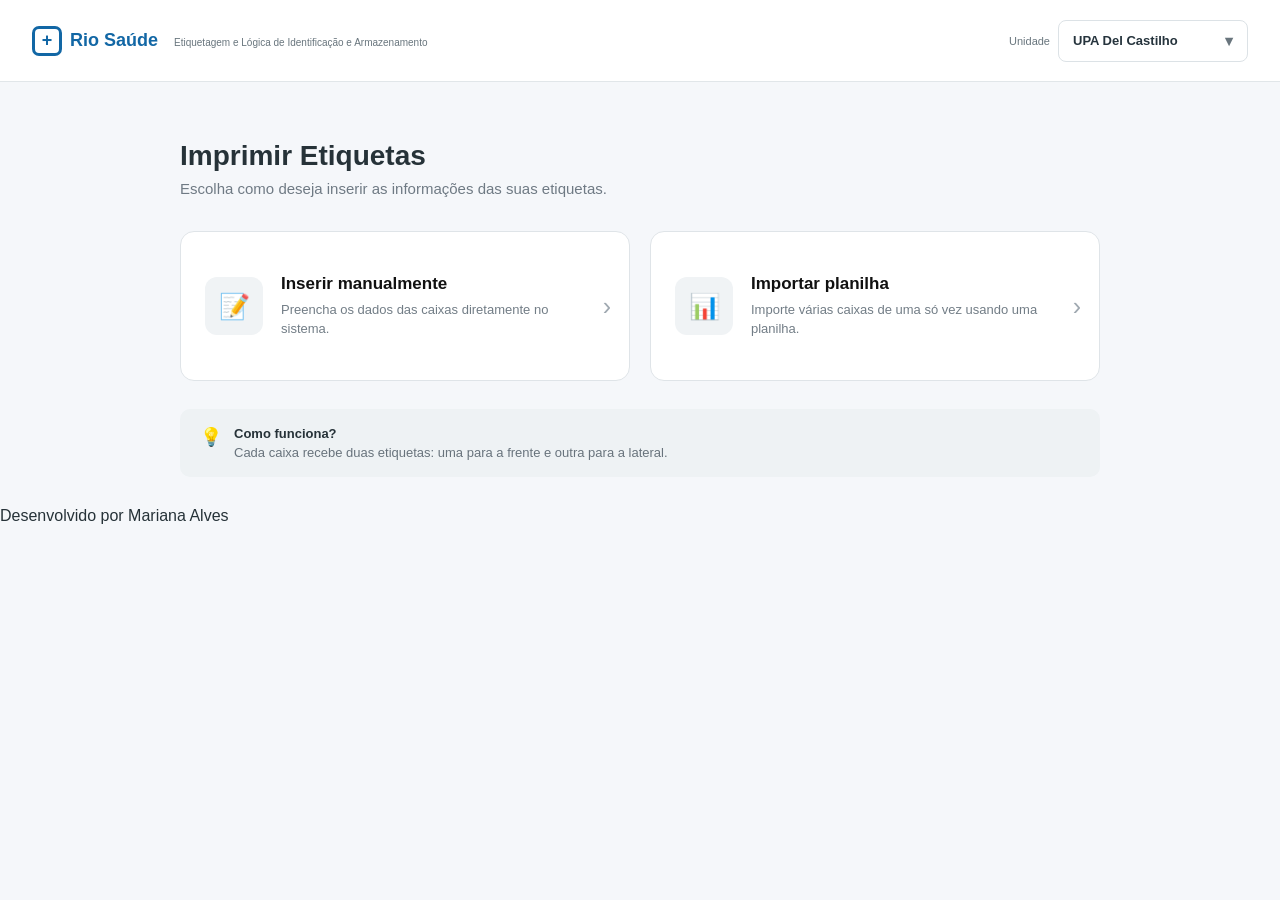
==== index.html @ eca1bea6 "Update index.html" ====
<!DOCTYPE html>
<html lang="pt-BR">
<head>
<meta charset="UTF-8">
<meta name="viewport" content="width=device-width, initial-scale=1.0">
<title>ELIA</title>

<script src="https://cdn.sheetjs.com/xlsx-0.20.3/package/dist/xlsx.full.min.js"></script>

<style>
*{box-sizing:border-box;margin:0;padding:0}

html{scroll-behavior:smooth}

body{
  font-family:Arial,Helvetica,sans-serif;
  background:#f5f7fa;
  color:#263238;
  min-height:100vh
}

button,input{
  font-family:inherit
}

button{
  -webkit-tap-highlight-color:transparent
}

/* =========================================================
   CABEÇALHO DO SISTEMA
========================================================= */

.cabecalho-sistema{
  width:100%;
  min-height:82px;
  display:flex;
  align-items:center;
  justify-content:space-between;
  gap:30px;
  padding:10px 32px;
  background:#fff;
  border-bottom:1px solid #e1e6e9
}

.cabecalho-esquerdo{
  display:flex;
  align-items:center;
  gap:16px;
  min-width:0;
  flex:1
}

.logo-sistema{
  width:42px;
  height:42px;
  max-width:42px;
  max-height:42px;
  object-fit:contain;
  display:block;
  flex-shrink:0
}

.logo-fallback{
  display:none;
  align-items:center;
  gap:8px;
  color:#1267a5;
  font-weight:800;
  font-size:18px;
  white-space:nowrap
}

.logo-fallback-mark{
  width:30px;
  height:30px;
  border:3px solid #1267a5;
  border-radius:7px;
  display:flex;
  align-items:center;
  justify-content:center;
  font-size:18px
}

.titulo-sistema{
  display:flex;
  flex-direction:column;
  justify-content:center;
  min-width:0
}

.logo-elia{
  width:145px;
  max-width:145px;
  height:auto;
  max-height:42px;
  object-fit:contain;
  display:block
}

.titulo-sistema span{
  margin-top:4px;
  font-size:10px;
  color:#68757d;
  white-space:nowrap
}

.seletor-unidade{
  position:relative;
  display:flex;
  align-items:center;
  gap:8px;
  flex-shrink:0
}

.rotulo-unidade{
  font-size:11px;
  color:#68757d
}

.botao-unidade{
  min-height:42px;
  min-width:190px;
  padding:0 14px;
  display:flex;
  align-items:center;
  justify-content:space-between;
  gap:10px;
  background:#fff;
  border:1px solid #dce2e6;
  border-radius:8px;
  color:#26343d;
  font-size:13px;
  font-weight:600;
  cursor:pointer
}

.botao-unidade:hover{
  background:#f5f7f8;
  border-color:#b9c2c8
}

.seta-unidade{
  font-size:15px;
  color:#69757d;
  flex-shrink:0
}

.menu-unidades{
  position:absolute;
  top:calc(100% + 7px);
  right:0;
  min-width:190px;
  background:#fff;
  border:1px solid #dce2e6;
  border-radius:8px;
  box-shadow:0 8px 25px rgba(0,0,0,.1);
  padding:6px;
  display:none;
  z-index:1000
}

.menu-unidades.aberto{
  display:block
}

.menu-unidades button{
  width:100%;
  padding:10px 12px;
  background:transparent;
  border:none;
  border-radius:6px;
  text-align:left;
  color:#34414a;
  font-size:12px;
  cursor:pointer
}

.menu-unidades button:hover{
  background:#f2f5f6
}

/* =========================================================
   ESTRUTURA
========================================================= */

.conteudo{
  width:min(920px,calc(100% - 40px));
  margin:0 auto;
  padding:58px 0 30px
}

.boas-vindas{
  margin-bottom:34px
}

.boas-vindas h1,
.cabecalho-pagina h1{
  font-size:28px;
  margin-bottom:8px
}

.boas-vindas p,
.cabecalho-pagina p{
  color:#6f7a84;
  font-size:15px
}

.pagina-inicial{
  display:block
}

.pagina-manual{
  display:none
}

/* =========================================================
   TELA INICIAL
========================================================= */

.opcoes-entrada{
  display:grid;
  grid-template-columns:1fr 1fr;
  gap:20px;
  width:100%
}

.card-opcao{
  position:relative;
  width:100%;
  min-height:150px;
  background:#fff;
  border:1px solid #dfe4e8;
  border-radius:14px;
  padding:24px 48px 24px 24px;
  display:flex;
  align-items:center;
  gap:18px;
  text-align:left;
  cursor:pointer
}

.card-opcao:hover{
  transform:translateY(-2px);
  border-color:#b7c0c8;
  box-shadow:0 8px 22px rgba(0,0,0,.07)
}

.icone-opcao{
  width:58px;
  height:58px;
  min-width:58px;
  border-radius:12px;
  background:#f0f3f5;
  display:flex;
  align-items:center;
  justify-content:center;
  font-size:25px
}

.card-opcao>div:not(.icone-opcao){
  min-width:0;
  flex:1
}

.card-opcao h2{
  font-size:17px;
  margin-bottom:7px;
  color:#111
}

.card-opcao p{
  color:#727d86;
  font-size:13px;
  line-height:1.45
}

.seta-card{
  position:absolute;
  right:18px;
  top:50%;
  transform:translateY(-50%);
  font-size:25px;
  color:#a0a9b1
}

.informacao{
  margin-top:28px;
  background:#eef2f4;
  border-radius:10px;
  padding:17px 20px;
  display:flex;
  align-items:flex-start;
  gap:12px;
  font-size:13px
}

.icone-info{
  font-size:18px
}

.informacao strong{
  display:block;
  margin-bottom:4px
}

.informacao p{
  color:#68737c
}

/* =========================================================
   PÁGINA MANUAL
========================================================= */

.cabecalho-pagina{
  margin-bottom:35px
}

.botao-voltar{
  border:none;
  background:transparent;
  color:#66717a;
  font-size:13px;
  cursor:pointer;
  margin-bottom:20px;
  padding:0
}

.botao-voltar:hover{
  color:#263238
}

/* =========================================================
   FORMULÁRIOS
========================================================= */

.bloco-formulario{
  background:#fff;
  border:1px solid #dfe4e8;
  border-radius:14px;
  padding:28px;
  margin-bottom:20px
}

.titulo-bloco{
  display:flex;
  align-items:center;
  gap:13px;
  margin-bottom:25px
}

.numero-bloco{
  width:32px;
  height:32px;
  border-radius:50%;
  background:#eef2f4;
  display:flex;
  align-items:center;
  justify-content:center;
  font-weight:bold;
  font-size:13px;
  flex-shrink:0
}

.titulo-bloco h2{
  font-size:17px;
  margin-bottom:4px
}

.titulo-bloco p{
  color:#7a858e;
  font-size:12px
}

.grade-formulario{
  display:grid;
  grid-template-columns:1fr 1fr;
  gap:20px
}

.campo{
  display:flex;
  flex-direction:column
}

.campo-grande{
  grid-column:1/-1
}

.campo label{
  font-size:12px;
  font-weight:bold;
  margin-bottom:7px;
  color:#4c5861
}

.campo input{
  height:42px;
  border:1px solid #d6dce1;
  border-radius:8px;
  padding:0 12px;
  outline:none;
  font-size:14px;
  background:#fff
}

.campo input:focus{
  border-color:#8e99a2;
  box-shadow:0 0 0 3px rgba(120,130,140,.08)
}

.opcoes-radio{
  height:42px;
  display:flex;
  align-items:center;
  gap:25px
}

.radio-opcao{
  display:flex;
  align-items:center;
  gap:8px;
  cursor:pointer;
  font-size:14px
}

.radio-opcao input{
  width:16px;
  height:16px
}

.previsao-numeracao{
  margin-top:22px;
  padding:14px 16px;
  border-radius:9px;
  background:#f4f6f7;
  display:flex;
  align-items:center;
  gap:12px
}

.icone-previsao{
  font-size:20px
}

.previsao-numeracao strong{
  display:block;
  font-size:13px;
  margin-bottom:3px
}

.previsao-numeracao p{
  font-size:12px;
  color:#707b84
}

/* =========================================================
   TAMANHOS
========================================================= */

.opcoes-tamanho{
  display:grid;
  grid-template-columns:repeat(3,1fr);
  gap:15px
}

.card-tamanho{
  background:#fff;
  border:1px solid #dfe4e8;
  border-radius:12px;
  padding:18px;
  cursor:pointer;
  text-align:center
}

.card-tamanho:hover{
  border-color:#aab3ba;
  transform:translateY(-2px)
}

.card-tamanho.selecionado{
  border:2px solid #263238;
  background:#f8f9fa
}

.folha-preview{
  width:110px;
  height:80px;
  margin:0 auto 15px;
  background:#f8f9fa;
  border:1px solid #cbd2d7;
  padding:4px;
  display:grid;
  gap:3px
}

.folha-a4{
  grid-template-columns:1fr
}

.folha-a5{
  grid-template-columns:1fr 1fr
}

.folha-a6{
  grid-template-columns:1fr 1fr;
  grid-template-rows:1fr 1fr
}

.etiqueta-mini{
  background:#fff;
  border:1px solid #aeb7be;
  display:flex;
  align-items:center;
  justify-content:center;
  font-size:9px;
  color:#6c767e
}

.informacao-tamanho strong{
  display:block;
  font-size:16px;
  margin-bottom:4px
}

.informacao-tamanho span{
  display:block;
  font-size:11px;
  color:#707b84;
  margin-bottom:7px
}

.informacao-tamanho small{
  font-size:10px;
  color:#9099a0
}

/* =========================================================
   RESUMO
========================================================= */

.resumo-etiqueta{
  background:#eef2f4;
  border-radius:10px;
  padding:17px 20px;
  display:flex;
  align-items:center;
  justify-content:space-between;
  gap:15px;
  margin-top:25px
}

.resumo-etiqueta strong{
  display:block;
  font-size:13px;
  margin-bottom:4px
}

.resumo-etiqueta p{
  font-size:12px;
  color:#6e7982
}

#resumoQuantidade{
  font-weight:bold;
  font-size:13px;
  white-space:nowrap
}

.botao-principal{
  width:100%;
  min-height:50px;
  margin-top:20px;
  border:none;
  border-radius:9px;
  background:#263238;
  color:#fff;
  font-size:14px;
  font-weight:bold;
  cursor:pointer
}

.botao-principal:hover{
  background:#37474f
}

/* =========================================================
   LISTA DE MATERIAIS
========================================================= */

.lista-materiais{
  margin-top:30px
}

.cabecalho-lista{
  margin-bottom:15px
}

.cabecalho-lista h2{
  font-size:18px;
  margin-bottom:5px
}

.cabecalho-lista p{
  font-size:12px;
  color:#727d86
}

 .acoes-lote-materiais{
  display:flex;
  align-items:center;
  justify-content:space-between;
  flex-wrap:wrap;
  gap:10px;
  margin:0 0 14px;
  padding:10px 12px;
  background:#f7f9fb;
  border:1px solid #dfe5e8;
  border-radius:9px
}

.selecionar-todos-materiais{
  display:inline-flex;
  align-items:center;
  gap:8px;
  color:#263238;
  font-size:13px;
  font-weight:600;
  cursor:pointer
}

.selecionar-todos-materiais input,
.checkbox-material-selecao{
  width:17px;
  height:17px;
  margin:0;
  accent-color:#263238;
  cursor:pointer
}

.botao-excluir-selecionados{
  min-height:34px;
  padding:7px 11px;
  border:1px solid #e0b7b7;
  border-radius:7px;
  background:#fff;
  color:#a12626;
  font-size:12px;
  font-weight:600
}

.botao-excluir-selecionados:disabled{
  opacity:.45;
  cursor:not-allowed
}

.item-material{
  display:flex;
  align-items:center;
  justify-content:space-between;
  gap:20px;
  padding:14px 16px;
  margin-bottom:10px;
  background:#fff;
  border:1px solid #dfe5e8;
  border-radius:10px
}

.informacoes-material{
  display:flex;
  align-items:center;
  gap:12px;
  flex:1;
  min-width:0
}

.informacoes-material strong{
  white-space:nowrap
}

.informacoes-material p{
  margin:0;
  white-space:nowrap;
  overflow:hidden;
  text-overflow:ellipsis;
  color:#5f6b73
}

.acoes-material{
  display:flex;
  align-items:center;
  gap:6px;
  flex-shrink:0
}

.acoes-material button{
  width:34px;
  height:34px;
  display:flex;
  align-items:center;
  justify-content:center;
  border:1px solid #d5dce0;
  border-radius:7px;
  background:#fff;
  cursor:pointer
}

.resumo-geral{
  margin-top:15px;
  padding:14px 16px;
  background:#eef2f4;
  border-radius:9px;
  display:flex;
  align-items:center;
  gap:8px;
  font-size:12px
}

/* =========================================================
   PRÉ-VISUALIZAÇÃO
========================================================= */

.area-previsualizacao{
  margin-top:40px;
  background:#fff;
  border:1px solid #dfe4e8;
  border-radius:14px;
  padding:28px
}

.cabecalho-preview{
  display:flex;
  align-items:flex-start;
  justify-content:space-between;
  margin-bottom:28px
}

.eyebrow-preview{
  display:block;
  font-size:10px;
  font-weight:bold;
  letter-spacing:1px;
  color:#89939b;
  margin-bottom:6px
}

.cabecalho-preview h2{
  font-size:20px;
  margin-bottom:5px
}

.cabecalho-preview p{
  font-size:12px;
  color:#727d86
}

.botao-fechar-preview{
  width:32px;
  height:32px;
  border:1px solid #dfe4e8;
  background:#fff;
  border-radius:7px;
  font-size:21px;
  cursor:pointer;
  color:#68737c
}

.container-etiquetas{
  display:flex;
  flex-wrap:wrap;
  justify-content:center;
  gap:25px;
  padding:25px;
  background:#f1f3f5;
  border-radius:10px;
  max-height:700px;
  overflow-y:auto
}

/* =========================================================
   ETIQUETA
========================================================= */

.etiqueta{
  position:relative;
  background:#fff;
  border:1px solid #202428;
  color:#111;
  display:flex;
  flex-direction:column;
  overflow:hidden;
  flex-shrink:0;
  box-shadow:0 3px 10px rgba(0,0,0,.08);
  container-type:inline-size
}

.etiqueta-a4{
  width:420px;
  height:297px
}

.etiqueta-a5{
  width:320px;
  height:226px
}

.etiqueta-a6{
  width:260px;
  height:184px
}

/* =========================================================
   CABEÇALHO DA ETIQUETA
   LOGO À ESQUERDA / UNIDADE À DIREITA
========================================================= */

.etiqueta-cabecalho{
  display:flex;
  align-items:center;
  justify-content:space-between;
  gap:18px;
  padding:10px 22px 6px;
  min-height:54px;
  flex-shrink:0
}

.etiqueta-logo{
  width:105px;
  height:auto;
  max-height:42px;
  object-fit:contain;
  object-position:left center;
  display:block;
  flex:0 0 auto
}

.etiqueta-unidade{
  text-align:right;
  line-height:1.05;
  min-width:0;
  max-width:58%;
  margin-left:auto;
  overflow-wrap:anywhere
}

.etiqueta-unidade strong{
  display:block;
  font-size:clamp(14px,3.8cqw,20px);
  font-weight:800;
  white-space:normal;
  overflow-wrap:anywhere
}

/* =========================================================
   CORPO DA ETIQUETA
   MENOR / CENTRALIZADO / BORDA MAIS GROSSA
========================================================= */

.etiqueta-corpo{
  width:82%;
  align-self:center;
  padding:16px 4.8cqw;
  display:flex;
  flex-direction:column;
  justify-content:center;
  gap:13px;
  flex:0 0 64%;
  min-height:0;
  border:3px solid #111;
  border-radius:12px;
  margin:0 auto 12px
}

.linha-etiqueta{
  display:grid;
  grid-template-columns:max-content minmax(0,1fr);
  align-items:baseline;
  gap:9px;
  line-height:1.15;
  min-width:0
}

.linha-etiqueta .rotulo{
  font-weight:800;
  font-size:clamp(13px,3.4cqw,18px);
  white-space:nowrap
}

.linha-etiqueta .valor{
  font-weight:600;
  font-size:clamp(13px,3.8cqw,20px);
  word-break:break-word;
  overflow-wrap:anywhere;
  min-width:0
}

.linha-qtd{
  margin-top:2px
}

.linha-qtd .rotulo{
  font-size:clamp(14px,3.6cqw,19px)
}

.linha-qtd .valor{
  font-size:clamp(17px,4.6cqw,24px);
  font-weight:800
}

.numeracao-caixa{
  position:absolute;
  right:20px;
  height: 20px;
  bottom:25px;
  font-size:15px !important;
  font-weight:1000;
  background:#fff;
  padding:5px;
  z-index:1
}

.acoes-preview{
  display:flex;
  align-items:center;
  justify-content:space-between;
  gap:15px;
  margin-top:20px
}

.botao-secundario{
  height:45px;
  padding:0 18px;
  background:#fff;
  border:1px solid #d5dbe0;
  border-radius:8px;
  color:#45515a;
  font-size:13px;
  cursor:pointer
}

.mensagem{
  margin-top:15px;
  padding:12px 15px;
  border-radius:8px;
  background:#fff4d8;
  color:#6b5600;
  font-size:12px;
  display:none
}
/* =========================================================
   AJUSTES SOMENTE DA PRÉ-VISUALIZAÇÃO
   NÃO AFETA A IMPRESSÃO
========================================================= */

@media screen {

  /* Retângulo interno um pouco mais largo */
  #areaPreVisualizacao .etiqueta-corpo{
    width:89%;
  }

  /* Letras um pouco menores */
  #areaPreVisualizacao .linha-etiqueta .rotulo{
    font-size:clamp(11px,3.1cqw,13px);
  }

  #areaPreVisualizacao .linha-etiqueta .valor{
    font-size:clamp(12px,3.1cqw,13px);
  }

  #areaPreVisualizacao .linha-qtd .rotulo{
    font-size:clamp(13px,3.1cqw,13px);
  }

  #areaPreVisualizacao .linha-qtd .valor{
    font-size:clamp(13px,3.1cqw,13px);
  }

}

/* =========================================================
   IMPRESSÃO
========================================================= */

@media print{

  @page{
    margin:0;
    size:auto
  }

  html,
  body{
    margin:0 !important;
    padding:0 !important;
    background:#fff !important;
    width:100% !important;
    min-height:0 !important
  }

  body *{
    visibility:hidden !important
  }

  #areaPreVisualizacao,
  #areaPreVisualizacao *{
    visibility:visible !important
  }

  .pagina-manual{
    display:block !important;
    width:100% !important;
    margin:0 !important;
    padding:0 !important
  }

  .area-previsualizacao{
    display:block !important;
    position:absolute !important;
    top:0 !important;
    left:0 !important;
    width:100% !important;
    margin:0 !important;
    padding:0 !important;
    border:none !important;
    border-radius:0 !important;
    background:#fff !important;
    box-shadow:none !important
  }

  .cabecalho-preview,
  .acoes-preview{
    display:none !important
  }

  .container-etiquetas{
    display:grid !important;
    gap:0 !important;
    justify-content:start !important;
    align-content:start !important;
    width:297mm !important;
    max-width:none !important;
    max-height:none !important;
    overflow:visible !important;
    padding:0 !important;
    margin:0 !important;
    background:#fff !important;
    border:none !important
  }

  /* A6 = 4 etiquetas por folha */
  .container-etiquetas[data-tamanho="A6"]{
    grid-template-columns:148.5mm 148.5mm !important;
    grid-auto-rows:105mm !important
  }

  /* A5 = 2 etiquetas por folha */
  .container-etiquetas[data-tamanho="A5"]{
    width:210mm !important;
    grid-template-columns:210mm !important;
    grid-auto-rows:148.5mm !important
  }

  /* A4 = 1 etiqueta por folha */
  .container-etiquetas[data-tamanho="A4"]{
    width:297mm !important;
    grid-template-columns:297mm !important;
    grid-auto-rows:210mm !important
  }

  .etiqueta{
    box-shadow:none !important;
    break-inside:avoid !important;
    page-break-inside:avoid !important;
    margin:0 !important;
    display:flex !important;
    flex-direction:column !important
  }

  .etiqueta-a4{
    width:297mm !important;
    height:210mm !important
  }

  .etiqueta-a5{
    width:210mm !important;
    height:148.5mm !important
  }

  .etiqueta-a6{
    width:148.5mm !important;
    height:105mm !important
  }

  .container-etiquetas[data-tamanho="A4"] .etiqueta:not(:last-child){
    break-after:page !important;
    page-break-after:always !important
  }

  .container-etiquetas[data-tamanho="A5"] .etiqueta:nth-child(2n):not(:last-child){
    break-after:page !important;
    page-break-after:always !important
  }

  .container-etiquetas[data-tamanho="A6"] .etiqueta:nth-child(4n):not(:last-child){
    break-after:page !important;
    page-break-after:always !important
  }

  button{
    display:none !important
  }

 /* =======================================================
   GARANTIA DO LAYOUT NA IMPRESSÃO
   ATENÇÃO:
   Todas as alterações abaixo são exclusivas da impressão.
   A pré-visualização permanece intacta.
======================================================= */

@media print {

  /* -------------------------------------------------------
     CABEÇALHO DA ETIQUETA
     Logo à esquerda + nome da unidade à direita
  ------------------------------------------------------- */

  .etiqueta-cabecalho {
    display: flex !important;
    align-items: center !important;
    justify-content: space-between !important;

    width: 100% !important;
    box-sizing: border-box !important;

    gap: 12px !important;
    padding: 7px 16px 4px !important;

    min-height: 100px !important;
  }


  /* Logo maior e presa ao lado esquerdo */

  .etiqueta-logo {
    width: 100px !important;
    max-width: 170px !important;
    height: 100 !important;
    max-height: 80px !important;

    object-fit: 100 !important;
    object-position: 100 !important;

    flex: 50 !important;
  }


  /* Nome da unidade maior e alinhado à direita */

  .etiqueta-unidade {
    text-align: 70 !important;

    max-width: 80% !important;

    margin-left: 70 !important;
    margin-right: 100 !important;

    line-height: 1 !important;

    flex: 50 !important;
  }


  .etiqueta-unidade strong {
    font-size: 30px !important;
    line-height: 1 !important;

    font-weight: 800 !important;
  }


  /* -------------------------------------------------------
     RETÂNGULO PRINCIPAL
     
     Maior largura
     Linha mais grossa
     Centralizado horizontalmente
     Posicionado mais para a parte inferior
  ------------------------------------------------------- */

  .etiqueta-corpo {
    width: 90% !important;

    box-sizing: 100 !important;

    align-self: 100 !important;

    /*
      O "auto" no margin-top faz o retângulo descer
      dentro da etiqueta, deixando-o predominantemente
      na parte inferior.
    */
    margin-top: 90 !important;
    margin-left: auto !important;
    margin-right: auto !important;
    margin-bottom: 20px !important;

    /*
      Aumenta a altura ocupada pelo retângulo,
      mas preserva espaço para o cabeçalho.
    */
    flex: 0 0 68% !important;

    min-height: 0 !important;

    padding: 13px 18px !important;

    /*
      Linha mais grossa
    */
    border: 4px solid #111 !important;

    border-radius: 11px !important;

    /*
      Espaçamento entre as linhas
    */
    gap: 7px !important;

    overflow: hidden !important;
  }


  /* -------------------------------------------------------
     LINHAS DAS INFORMAÇÕES
  ------------------------------------------------------- */

  .linha-etiqueta {
    display: grid !important;

    grid-template-columns: max-content minmax(0, 1fr) !important;

    align-items: baseline !important;

    column-gap: 3px !important;

    /*
      Espaçamento vertical entre as informações
    */
    row-gap: 10px !important;

    line-height: 3 !important;
  }


  /* -------------------------------------------------------
     RÓTULOS
     NOME:
     LOTE:
     VALIDADE:
  ------------------------------------------------------- */

  .linha-etiqueta .rotulo {
    font-size: 24px !important;

    line-height: 2 !important;

    font-weight: 700 !important;

    white-space: nowrap !important;
  }


  /* -------------------------------------------------------
     VALORES / DESCRIÇÃO DO ITEM
  ------------------------------------------------------- */

  .linha-etiqueta .valor {
    font-size: 24px !important;

    line-height: 2 !important;

    font-weight: 700 !important;

    min-width: 0 !important;

    /*
      Permite que descrições maiores ocupem o espaço
      disponível sem estourar o retângulo.
    */
    overflow-wrap: break-word !important;
    word-break: normal !important;
  }


  /* -------------------------------------------------------
     QUANTIDADE
     Um pouco maior que as demais informações
  ------------------------------------------------------- */

  .linha-qtd .rotulo {
    font-size: 24px !important;

    line-height: 2 !important;

    font-weight: 700 !important;
  }


  .linha-qtd .valor {
    font-size: 24px !important;

    line-height: 2 !important;

    font-weight: 700 !important;
  }


  /* -------------------------------------------------------
     NUMERAÇÃO DAS PÁGINAS / ETIQUETAS
     
     Mantém a posição atual, mas aumenta o tamanho.
     
     O código contempla os nomes de classe mais comuns
     usados pelo sistema.
  ------------------------------------------------------- */

  /* Numeração real da caixa: 1/20, 2/20 etc. */
  .numeracao-caixa {
    font-size: 32px !important;
    line-height: 1.1 !important;
    font-weight: 900 !important;
    white-space: nowrap !important;
    height: auto !important;
    min-height: 0 !important;
    padding: 6px 8px !important;
    right: 20px !important;
    bottom: 25px !important;
  }

}

/* =========================================================
   RODAPÉ
========================================================= */

footer{
  width:100%;
  padding:18px 15px 24px;
  margin:10px auto 0;
  color:#a3aab0;
  font-size:12px;
  line-height:1.4;
  text-align:center;
}

/* =========================================================
   RESPONSIVO - COMPUTADOR, TABLET E CELULAR
   Regras de tela separadas das regras de impressão.
========================================================= */

@media screen and (max-width:900px){

  .cabecalho-sistema{
    flex-direction:column;
    align-items:stretch;
    padding:15px 20px;
    gap:15px
  }

  .cabecalho-esquerdo{
    width:100%
  }

  .logo-sistema{
    width:38px;
    height:38px
  }

  .logo-elia{
    width:125px;
    max-height:36px
  }

  .titulo-sistema span{
    font-size:9px
  }

  .seletor-unidade{
    width:100%
  }

  .rotulo-unidade{
    display:none
  }

  .botao-unidade,
  .menu-unidades{
    width:100%
  }

  .conteudo{
    width:calc(100% - 30px);
    padding-top:35px
  }

  .boas-vindas h1{
    font-size:24px
  }

  .opcoes-entrada,
  .grade-formulario,
  .opcoes-tamanho{
    grid-template-columns:1fr
  }

  .campo-grande{
    grid-column:auto
  }

  .resumo-etiqueta{
    align-items:flex-start;
    flex-direction:column
  }

  .area-previsualizacao{
    padding:18px
  }

  .container-etiquetas{
    padding:15px
  }

  .etiqueta-a4{
    width:330px;
    height:233px
  }

  .etiqueta-a5{
    width:290px;
    height:205px
  }

  .etiqueta-a6{
    width:250px;
    height:177px
  }

  .acoes-preview{
    flex-direction:column-reverse;
    align-items:stretch
  }

  .botao-secundario{
    width:100%
  }

  .item-material{
    display:grid;
    grid-template-columns:22px minmax(0,1fr) auto;
    align-items:center;
    gap:10px;
    padding:12px
  }

  .informacoes-material{
    display:block;
    width:auto;
    min-width:0
  }

  .informacoes-material strong{
    display:block;
    white-space:normal;
    overflow-wrap:anywhere;
    margin-bottom:4px
  }

  .informacoes-material p{
    white-space:normal;
    overflow-wrap:anywhere;
    line-height:1.4
  }

  .acoes-material{
    width:auto;
    gap:5px
  }

  .acoes-lote-materiais{
    align-items:stretch;
    flex-direction:column
  }

  .botao-excluir-selecionados{
    width:100%;
    min-height:40px
  }
}

@media screen and (max-width:480px){
  .cabecalho-sistema{
    padding:12px 14px;
    gap:12px
  }

  .cabecalho-esquerdo{
    gap:10px
  }

  .logo-sistema{
    width:34px;
    height:34px
  }

  .logo-elia{
    width: min(115px, 34vw);
    max-width:115px;
    max-height:34px
  }

  .titulo-sistema span{
    font-size:8px;
    white-space:normal
  }

  .botao-unidade{
    min-width:0;
    min-height:44px;
    font-size:14px
  }

  .conteudo{
    width:calc(100% - 28px);
    padding:28px 0 20px
  }

  .boas-vindas{
    margin-bottom:22px
  }

  .boas-vindas h1,
  .cabecalho-pagina h1{
    font-size:25px;
    line-height:1.2
  }

  .boas-vindas p,
  .cabecalho-pagina p{
    font-size:14px;
    line-height:1.45
  }

  .card-opcao{
    min-height:132px;
    padding:18px 42px 18px 16px;
    gap:13px
  }

  .icone-opcao{
    width:52px;
    height:52px;
    min-width:52px;
    font-size:23px
  }

  .card-opcao h2{
    font-size:16px
  }

  .card-opcao p{
    font-size:13px
  }

  .bloco-formulario,
  .area-previsualizacao{
    padding:16px
  }

  .grade-formulario{
    gap:14px
  }

  .opcoes-tamanho{
    gap:10px
  }

  .card-tamanho{
    padding:14px 10px
  }

  .container-etiquetas{
    padding:10px;
    gap:14px
  }

  .etiqueta-a4,
  .etiqueta-a5,
  .etiqueta-a6{
    max-width:100%
  }

  .acoes-preview{
    gap:10px
  }

  .resumo-etiqueta{
    padding:14px
  }

  footer{
    padding:16px 12px 22px;
    margin-top:4px;
    font-size:11px
  }
}
</style>
</head>

<body>

<header class="cabecalho-sistema">

  <div class="cabecalho-esquerdo">

    <img
      src="logo-sistema/logo-elia.png"
      alt="Isotipo ELIA"
      class="logo-sistema"
      id="logoSistema"
    >

    <div class="logo-fallback" id="logoFallback">
      <span class="logo-fallback-mark">+</span>
      <span>Rio Saúde</span>
    </div>

    <div class="titulo-sistema">

      <img
        src="logo-sistema/elia.png"
        alt="ELIA"
        class="logo-elia"
        id="logoElia"
      >

      <span>
        Etiquetagem e Lógica de Identificação e Armazenamento
      </span>

    </div>

  </div>

  <div class="seletor-unidade">

    <span class="rotulo-unidade">
      Unidade
    </span>

    <button
      id="seletorUnidade"
      class="botao-unidade"
      type="button"
    >
      <span id="unidadeAtual">
        UPA Del Castilho
      </span>

      <span class="seta-unidade">
        ▾
      </span>
    </button>

    <div
      id="menuUnidades"
      class="menu-unidades"
    >

      <button
        type="button"
        data-unidade="UPA Del Castilho"
      >
        UPA Del Castilho
      </button>

      <button
        type="button"
        data-unidade="UPA Madureira"
      >
        UPA Madureira
      </button>

      <button
        type="button"
        data-unidade="UPA Realengo"
      >
        UPA Realengo
      </button>

      <button
        type="button"
        data-unidade="Sede"
      >
        Sede
      </button>

    </div>

  </div>

</header>

<main>

<section
  id="paginaInicial"
  class="conteudo pagina-inicial"
>

  <div class="boas-vindas">

    <h1>
      Imprimir Etiquetas
    </h1>

    <p>
      Escolha como deseja inserir as informações das suas etiquetas.
    </p>

  </div>

  <section class="opcoes-entrada">

    <button
      class="card-opcao"
      id="manualBtn"
      type="button"
    >

      <div class="icone-opcao">
        📝
      </div>

      <div>

        <h2>
          Inserir manualmente
        </h2>

        <p>
          Preencha os dados das caixas diretamente no sistema.
        </p>

      </div>

      <span class="seta-card">
        ›
      </span>

    </button>

    <button
      class="card-opcao"
      id="planilhaBtn"
      type="button"
    >

      <div class="icone-opcao">
        📊
      </div>

      <div>

        <h2>
          Importar planilha
        </h2>

        <p>
          Importe várias caixas de uma só vez usando uma planilha.
        </p>

      </div>

      <span class="seta-card">
        ›
      </span>

    </button>

    <input
      type="file"
      id="arquivoPlanilha"
      accept=".xls,.xlsx,.csv,.txt"
      hidden
    >

  </section>

  <section class="informacao">

    <div class="icone-info">
      💡
    </div>

    <div>

      <strong>
        Como funciona?
      </strong>

      <p>
        Cada caixa recebe duas etiquetas: uma para a frente e outra para a lateral.
      </p>

    </div>

  </section>

</section>


<section
  id="paginaManual"
  class="conteudo pagina-manual"
>

  <div class="cabecalho-pagina">

    <button
      id="voltarManual"
      class="botao-voltar"
      type="button"
    >
      ← Voltar
    </button>

    <div>

      <h1>
        Nova etiqueta
      </h1>

      <p>
        Preencha as informações da caixa.
      </p>

    </div>

  </div>


  <!-- =====================================================
       BLOCO 1
  ====================================================== -->

  <section class="bloco-formulario">

    <div class="titulo-bloco">

      <span class="numero-bloco">
        1
      </span>

      <div>

        <h2>
          Dados do produto
        </h2>

        <p>
          Essas informações serão impressas na etiqueta.
        </p>

      </div>

    </div>

    <div class="grade-formulario">

      <div class="campo campo-grande">

        <label for="nomeProduto">
          Nome do produto
        </label>

        <input
          type="text"
          id="nomeProduto"
          placeholder="Ex.: Equipo Bureta Desc. 150ml"
        >

      </div>

      <div class="campo">

        <label for="lote">
          Lote
        </label>

        <input
          type="text"
          id="lote"
          placeholder="Ex.: E03-1"
        >

      </div>

      <div class="campo">

        <label for="validade">
          Validade
        </label>

        <input
          type="text"
          id="validade"
          placeholder="MM/AAAA"
          maxlength="7"
          inputmode="numeric"
          autocomplete="off"
        >

      </div>

      <div class="campo">

        <label for="qtdProdutos">
          Quantidade de produtos na caixa
        </label>

        <input
          type="number"
          id="qtdProdutos"
          min="1"
          placeholder="Ex.: 500"
        >

      </div>

    </div>

  </section>


  <!-- =====================================================
       BLOCO 2
  ====================================================== -->

  <section class="bloco-formulario">

    <div class="titulo-bloco">

      <span class="numero-bloco">
        2
      </span>

      <div>

        <h2>
          Identificação das caixas
        </h2>

        <p>
          Informe quantas caixas receberão etiquetas.
        </p>

      </div>

    </div>

    <div class="grade-formulario">

      <div class="campo">

        <label for="qtdCaixas">
          Quantidade de caixas
        </label>

        <input
          type="number"
          id="qtdCaixas"
          min="1"
          placeholder="Ex.: 17"
        >

      </div>

      <div class="campo">

        <label>
          Numerar caixas?
        </label>

        <div class="opcoes-radio">

          <label class="radio-opcao">

            <input
              type="radio"
              name="numerarCaixas"
              value="nao"
              checked
            >

            <span>
              Não
            </span>

          </label>

          <label class="radio-opcao">

            <input
              type="radio"
              name="numerarCaixas"
              value="sim"
            >

            <span>
              Sim
            </span>

          </label>

        </div>

      </div>

    </div>

    <div
      id="previsaoNumeracao"
      class="previsao-numeracao"
      style="display:none"
    >

      <span class="icone-previsao">
        🔢
      </span>

      <div>

        <strong>
          Numeração das caixas
        </strong>

        <p id="textoNumeracao">
          1/17 → 17/17
        </p>

      </div>

    </div>

  </section>


  <!-- =====================================================
       BLOCO 3
  ====================================================== -->

  <section class="bloco-formulario">

    <div class="titulo-bloco">

      <span class="numero-bloco">
        3
      </span>

      <div>

        <h2>
          Tamanho da etiqueta
        </h2>

        <p>
          Escolha como as etiquetas serão organizadas na folha.
        </p>

      </div>

    </div>

    <div class="opcoes-tamanho">

      <button
        type="button"
        class="card-tamanho"
        data-tamanho="A4"
      >

        <div class="folha-preview folha-a4">

          <div class="etiqueta-mini">
            A4
          </div>

        </div>

        <div class="informacao-tamanho">

          <strong>
            A4
          </strong>

          <span>
            29,7 × 21 cm
          </span>

          <small>
            1 etiqueta por folha
          </small>

        </div>

      </button>


      <button
        type="button"
        class="card-tamanho"
        data-tamanho="A5"
      >

        <div class="folha-preview folha-a5">

          <div class="etiqueta-mini">
            A5
          </div>

          <div class="etiqueta-mini">
            A5
          </div>

        </div>

        <div class="informacao-tamanho">

          <strong>
            A5
          </strong>

          <span>
            21 × 14,8 cm
          </span>

          <small>
            2 etiquetas por folha
          </small>

        </div>

      </button>


      <button
        type="button"
        class="card-tamanho"
        data-tamanho="A6"
      >

        <div class="folha-preview folha-a6">

          <div class="etiqueta-mini">
            A6
          </div>

          <div class="etiqueta-mini">
            A6
          </div>

          <div class="etiqueta-mini">
            A6
          </div>

          <div class="etiqueta-mini">
            A6
          </div>

        </div>

        <div class="informacao-tamanho">

          <strong>
            A6
          </strong>

          <span>
            14,8 × 10,5 cm
          </span>

          <small>
            4 etiquetas por folha
          </small>

        </div>

      </button>

    </div>

    <input
      type="hidden"
      id="tamanhoSelecionado"
      value=""
    >

  </section>


  <!-- =====================================================
       RESUMO
  ====================================================== -->

  <section
    id="resumoEtiqueta"
    class="resumo-etiqueta"
  >

    <div>

      <strong>
        Material atual
      </strong>

      <p>
        Preencha os dados acima e clique em "+ Inserir" para adicionar este material à lista.
      </p>

    </div>

    <span id="resumoQuantidade">
      0 etiquetas
    </span>

  </section>


  <button
    id="adicionarMaterialBtn"
    class="botao-principal"
    type="button"
  >
    ＋ Inserir
  </button>


  <!-- =====================================================
       LISTA DE MATERIAIS
  ====================================================== -->

  <section
    id="listaMateriais"
    class="lista-materiais"
    style="display:none"
  >

    <div class="cabecalho-lista">

      <h2>
        Materiais adicionados
      </h2>

      <p>
        Confira os materiais antes de gerar as etiquetas.
      </p>

    </div>

    <div class="acoes-lote-materiais">
      <label class="selecionar-todos-materiais">
        <input id="selecionarTodosMateriais" type="checkbox">
        <span>Selecionar tudo</span>
      </label>

      <button
        id="excluirSelecionadosBtn"
        class="botao-excluir-selecionados"
        type="button"
        disabled
      >
        🗑️ Excluir selecionados (<span id="quantidadeSelecionados">0</span>)
      </button>
    </div>

    <div id="itensMateriais"></div>

    <div
      id="resumoGeral"
      class="resumo-geral"
    >

      <strong id="resumoMateriais">
        0 materiais
      </strong>

      <span>
        •
      </span>

      <strong id="resumoCaixas">
        0 caixas
      </strong>

      <span>
        •
      </span>

      <strong id="resumoEtiquetas">
        0 etiquetas
      </strong>

    </div>

  </section>


  <button
    id="emitirBtn"
    class="botao-principal botao-gerar"
    type="button"
  >
    🏷️ Gerar etiquetas
  </button>


  <div
    id="mensagem"
    class="mensagem"
  ></div>


  <!-- =====================================================
       PRÉ-VISUALIZAÇÃO
  ====================================================== -->

  <section
    id="areaPreVisualizacao"
    class="area-previsualizacao"
    style="display:none"
  >

    <div class="cabecalho-preview">

      <div>

        <span class="eyebrow-preview">
          PRÉ-VISUALIZAÇÃO
        </span>

        <h2>
          Suas etiquetas
        </h2>

        <p>
          Confira as informações antes de gerar o arquivo para impressão.
        </p>

      </div>

      <button
        id="fecharPreview"
        class="botao-fechar-preview"
        type="button"
      >
        ×
      </button>

    </div>


    <div
      id="containerEtiquetas"
      class="container-etiquetas"
    ></div>


    <div class="acoes-preview">

      <button
        id="editarEtiquetas"
        class="botao-secundario"
        type="button"
      >
        ← Editar informações
      </button>

    </div>

  </section>

</section>

</main>

<footer>
  Desenvolvido por Mariana Alves
</footer>


<script>

document.addEventListener("DOMContentLoaded",()=>{

  const $ = id => document.getElementById(id);

  const paginaInicial = $("paginaInicial");
  const paginaManual = $("paginaManual");
  const menuUnidades = $("menuUnidades");
  const unidadeAtual = $("unidadeAtual");

  const materiais = [];

  let etiquetasGeradas = [];


  /* ========================================================
     MENSAGENS
  ======================================================== */

  function mostrarMensagem(texto){

    const box = $("mensagem");

    box.textContent = texto;
    box.style.display = "block";

    clearTimeout(window._msgTimer);

    window._msgTimer = setTimeout(
      () => box.style.display = "none",
      5000
    );

  }


  /* ========================================================
     NAVEGAÇÃO
  ======================================================== */

  function abrirManual(){

    paginaInicial.style.display = "none";

    paginaManual.style.display = "block";

    window.scrollTo({
      top:0,
      behavior:"smooth"
    });

  }


  function voltarInicio(){

    paginaManual.style.display = "none";

    paginaInicial.style.display = "block";

    $("areaPreVisualizacao").style.display = "none";

    window.scrollTo({
      top:0,
      behavior:"smooth"
    });

  }


  $("manualBtn").addEventListener(
    "click",
    abrirManual
  );


  $("voltarManual").addEventListener(
    "click",
    voltarInicio
  );


  /* ========================================================
     UNIDADES
  ======================================================== */

  $("seletorUnidade").addEventListener(
    "click",
    e => {

      e.stopPropagation();

      menuUnidades.classList.toggle("aberto");

    }
  );


  menuUnidades
    .querySelectorAll("button")
    .forEach(btn => {

      btn.addEventListener(
        "click",
        () => {

          unidadeAtual.textContent =
            btn.dataset.unidade;

          menuUnidades.classList.remove(
            "aberto"
          );

          atualizarResumoAtual();

        }
      );

    });


  document.addEventListener(
    "click",
    e => {

      if(
        !e.target.closest(".seletor-unidade")
      ){

        menuUnidades.classList.remove(
          "aberto"
        );

      }

    }
  );


  /* ========================================================
     LOGOS
  ======================================================== */

  $("logoSistema").addEventListener(
    "error",
    function(){

      this.style.display = "none";

      $("logoFallback").style.display =
        "flex";

    }
  );


  $("logoElia").addEventListener(
    "error",
    function(){

      this.style.display = "none";

    }
  );


  /* ========================================================
     VALIDADE
  ======================================================== */

  $("validade").addEventListener(
    "input",
    function(){

      let v =
        this.value
          .replace(/\D/g,"")
          .slice(0,6);

      if(v.length > 2){

        v =
          v.slice(0,2) +
          "/" +
          v.slice(2);

      }

      this.value = v;

    }
  );


  /* ========================================================
     NUMERAÇÃO
  ======================================================== */

  document
    .querySelectorAll(
      'input[name="numerarCaixas"]'
    )
    .forEach(
      radio => {

        radio.addEventListener(
          "change",
          atualizarPrevisao
        );

      }
    );


  $("qtdCaixas").addEventListener(
    "input",
    () => {

      atualizarPrevisao();
      atualizarResumoAtual();

    }
  );


  $("qtdProdutos").addEventListener(
    "input",
    atualizarResumoAtual
  );


  function atualizarPrevisao(){

    const qtd =
      Math.max(
        0,
        parseInt(
          $("qtdCaixas").value,
          10
        ) || 0
      );


    const sim =
      document.querySelector(
        'input[name="numerarCaixas"]:checked'
      )?.value === "sim";


    $("previsaoNumeracao").style.display =
      sim && qtd > 0
        ? "flex"
        : "none";


    if(sim && qtd > 0){

      $("textoNumeracao").textContent =
        `1/${qtd} → ${qtd}/${qtd}`;

    }

  }


  /* ========================================================
     TAMANHO
  ======================================================== */

  document
    .querySelectorAll(".card-tamanho")
    .forEach(card => {

      card.addEventListener(
        "click",
        () => {

          document
            .querySelectorAll(".card-tamanho")
            .forEach(
              c =>
                c.classList.remove(
                  "selecionado"
                )
            );


          card.classList.add(
            "selecionado"
          );


          $("tamanhoSelecionado").value =
            card.dataset.tamanho;


          atualizarResumoAtual();

        }
      );

    });


  /* ========================================================
     DADOS DO FORMULÁRIO
  ======================================================== */

  function obterDadosFormulario(){

    return {

      nomeProduto:
        $("nomeProduto")
          .value
          .trim(),

      lote:
        $("lote")
          .value
          .trim(),

      validade:
        $("validade")
          .value
          .trim(),

      qtdProdutos:
        Math.max(
          0,
          parseInt(
            $("qtdProdutos").value,
            10
          ) || 0
        ),

      qtdCaixas:
        Math.max(
          0,
          parseInt(
            $("qtdCaixas").value,
            10
          ) || 0
        ),

      numerar:
        document.querySelector(
          'input[name="numerarCaixas"]:checked'
        )?.value === "sim",

      tamanho:
        $("tamanhoSelecionado").value,

      unidade:
        unidadeAtual
          .textContent
          .trim()

    };

  }


  function atualizarResumoAtual(){

    const d =
      obterDadosFormulario();

    const quantidade =
      d.qtdCaixas * 2;

    $("resumoQuantidade").textContent =
      quantidade +
      (
        quantidade === 1
          ? " etiqueta"
          : " etiquetas"
      );

  }


  /* ========================================================
     VALIDAÇÃO
  ======================================================== */

  function validarDados(d){

    if(!d.nomeProduto)
      return "Informe o nome do produto.";

    if(!d.lote)
      return "Informe o lote.";

    if(!/^\d{2}\/\d{4}$/.test(d.validade))
      return "Informe a validade no formato MM/AAAA.";

    if(d.qtdProdutos < 1)
      return "Informe a quantidade de produtos na caixa.";

    if(d.qtdCaixas < 1)
      return "Informe a quantidade de caixas.";

    if(!d.tamanho)
      return "Escolha o tamanho da etiqueta.";

    return "";

  }


  /* ========================================================
     ESCAPAR HTML
  ======================================================== */

  function escapar(texto){

    return String(texto ?? "")
      .replace(
        /[&<>"']/g,
        c => ({
          "&":"&amp;",
          "<":"&lt;",
          ">":"&gt;",
          '"':"&quot;",
          "'":"&#039;"
        }[c])
      );

  }


  /* ========================================================
     LISTA DE MATERIAIS
  ======================================================== */

  const materiaisSelecionados = new Set();

  function atualizarControlesSelecao(){
    const total = materiais.length;
    const selecionados = materiaisSelecionados.size;
    const selecionarTodos = $("selecionarTodosMateriais");
    const excluirSelecionados = $("excluirSelecionadosBtn");
    const quantidade = $("quantidadeSelecionados");

    if(quantidade){
      quantidade.textContent = selecionados;
    }
    if(excluirSelecionados){
      excluirSelecionados.disabled = selecionados === 0;
    }
    if(selecionarTodos){
      selecionarTodos.checked = total > 0 && selecionados === total;
      selecionarTodos.indeterminate = selecionados > 0 && selecionados < total;
      selecionarTodos.disabled = total === 0;
    }
  }

  function excluirMateriaisSelecionados(){
    if(!materiaisSelecionados.size) return;

    const indices = Array.from(materiaisSelecionados).sort((a,b) => b-a);
    indices.forEach(index => {
      if(index >= 0 && index < materiais.length){
        materiais.splice(index, 1);
      }
    });

    materiaisSelecionados.clear();
    atualizarLista();
  }

  function atualizarLista(){

    const lista =
      $("listaMateriais");

    const box =
      $("itensMateriais");

    const selecionarTodos = $("selecionarTodosMateriais");
    const excluirSelecionados = $("excluirSelecionadosBtn");

    if(selecionarTodos && !selecionarTodos.dataset.eventoConfigurado){
      selecionarTodos.dataset.eventoConfigurado = "1";
      selecionarTodos.onchange = () => {
        materiaisSelecionados.clear();
        if(selecionarTodos.checked){
          materiais.forEach((m,index) => materiaisSelecionados.add(index));
        }
        atualizarLista();
      };
    }

    if(excluirSelecionados && !excluirSelecionados.dataset.eventoConfigurado){
      excluirSelecionados.dataset.eventoConfigurado = "1";
      excluirSelecionados.onclick = excluirMateriaisSelecionados;
    }

    box.innerHTML = "";


    if(!materiais.length){

      lista.style.display = "none";
      materiaisSelecionados.clear();
      atualizarControlesSelecao();

      return;

    }


    lista.style.display = "block";


    materiais.forEach(
      (m,index) => {

        const item =
          document.createElement("div");

        item.className =
          "item-material";


        const selecao =
          document.createElement("input");

        selecao.type = "checkbox";
        selecao.className = "checkbox-material-selecao";
        selecao.setAttribute("aria-label", "Selecionar " + m.nomeProduto);
        selecao.checked = materiaisSelecionados.has(index);
        selecao.onchange = () => {
          if(selecao.checked){
            materiaisSelecionados.add(index);
          }else{
            materiaisSelecionados.delete(index);
          }
          atualizarControlesSelecao();
        };

        const info =
          document.createElement("div");

        info.className =
          "informacoes-material";


        info.innerHTML =
          "<strong>" +
          escapar(m.nomeProduto) +
          "</strong>" +

          "<p>" +
          "Lote: " +
          escapar(m.lote) +
          " • Validade: " +
          escapar(m.validade) +
          " • " +
          m.qtdCaixas +
          " caixa(s) • " +
          m.tamanho +
          "</p>";


        const acoes =
          document.createElement("div");

        acoes.className =
          "acoes-material";


        const editar =
          document.createElement("button");

        editar.type = "button";
        editar.title = "Editar";
        editar.textContent = "✏️";


        editar.onclick =
          () => editarMaterial(index);


        const remover =
          document.createElement("button");

        remover.type = "button";
        remover.title = "Remover";
        remover.textContent = "🗑️";


        remover.onclick =
          () => {

            materiais.splice(
              index,
              1
            );

            atualizarLista();

          };


        acoes.append(
          editar,
          remover
        );


        item.append(
          selecao,
          info,
          acoes
        );


        box.appendChild(item);

      }
    );


    const caixas =
      materiais.reduce(
        (s,m) =>
          s + m.qtdCaixas,
        0
      );


    const etiquetas =
      caixas * 2;


    $("resumoMateriais").textContent =
      materiais.length +
      (
        materiais.length === 1
          ? " material"
          : " materiais"
      );


    $("resumoCaixas").textContent =
      caixas +
      (
        caixas === 1
          ? " caixa"
          : " caixas"
      );


    $("resumoEtiquetas").textContent =
      etiquetas +
      (
        etiquetas === 1
          ? " etiqueta"
          : " etiquetas"
      );

    atualizarControlesSelecao();

  }


  /* ========================================================
     EDITAR MATERIAL
  ======================================================== */

  function editarMaterial(index){

    const m =
      materiais[index];


    $("nomeProduto").value =
      m.nomeProduto;

    $("lote").value =
      m.lote;

    $("validade").value =
      m.validade;

    $("qtdProdutos").value =
      m.qtdProdutos;

    $("qtdCaixas").value =
      m.qtdCaixas;


    document.querySelector(
      `input[name="numerarCaixas"][value="${m.numerar ? "sim" : "nao"}"]`
    ).checked = true;


    document
      .querySelectorAll(".card-tamanho")
      .forEach(
        c =>
          c.classList.toggle(
            "selecionado",
            c.dataset.tamanho === m.tamanho
          )
      );


    $("tamanhoSelecionado").value =
      m.tamanho;


    materiais.splice(
      index,
      1
    );


    atualizarLista();
    atualizarPrevisao();
    atualizarResumoAtual();


    window.scrollTo({
      top:0,
      behavior:"smooth"
    });

  }


  /* ========================================================
     LIMPAR FORMULÁRIO
  ======================================================== */

  function limparFormulario(){

    [
      "nomeProduto",
      "lote",
      "validade",
      "qtdProdutos",
      "qtdCaixas"
    ]
    .forEach(
      id =>
        $(id).value = ""
    );


    document.querySelector(
      'input[name="numerarCaixas"][value="nao"]'
    ).checked = true;


    document
      .querySelectorAll(".card-tamanho")
      .forEach(
        c =>
          c.classList.remove(
            "selecionado"
          )
      );


    $("tamanhoSelecionado").value = "";


    $("previsaoNumeracao").style.display =
      "none";


    atualizarResumoAtual();

  }


  /* ========================================================
     ADICIONAR MATERIAL
  ======================================================== */

  $("adicionarMaterialBtn").addEventListener(
    "click",
    () => {

      const d =
        obterDadosFormulario();

      const erro =
        validarDados(d);


      if(erro){

        mostrarMensagem(erro);

        return;

      }


      materiais.push(d);

      atualizarLista();

      limparFormulario();

      mostrarMensagem(
        "Material adicionado à lista."
      );

    }
  );


  /* ========================================================
     GERAR ETIQUETAS
  ======================================================== */

  $("emitirBtn").addEventListener(
    "click",
    () => {

      if(!materiais.length){

        const d =
          obterDadosFormulario();

        const erro =
          validarDados(d);


        if(erro){

          mostrarMensagem(
            "Adicione pelo menos um material antes de gerar as etiquetas."
          );

          return;

        }


        materiais.push(d);

        atualizarLista();

        limparFormulario();

      }


      gerarVisualizacao();

    }
  );


  function gerarVisualizacao(){

    etiquetasGeradas = [];


    /*
     * Cada caixa gera DUAS etiquetas:
     * uma frente e uma lateral.
     */

    materiais.forEach(
      m => {

        for(
          let i = 1;
          i <= m.qtdCaixas;
          i++
        ){

          etiquetasGeradas.push({
            ...m,
            numero:i,
            lado:"frente"
          });


          etiquetasGeradas.push({
            ...m,
            numero:i,
            lado:"lateral"
          });

        }

      }
    );


    const container =
      $("containerEtiquetas");


    container.innerHTML = "";


    const tamanhosGerados =
      [
        ...new Set(
          etiquetasGeradas.map(
            e => e.tamanho
          )
        )
      ];


    container.dataset.tamanho =
      tamanhosGerados.length === 1
        ? tamanhosGerados[0]
        : "";


    etiquetasGeradas.forEach(
      e => {

        const etiqueta =
          document.createElement("div");


        etiqueta.className =
          "etiqueta etiqueta-" +
          e.tamanho.toLowerCase();


        /* ==================================================
           CABEÇALHO
        ================================================== */

        const cab =
          document.createElement("div");

        cab.className =
          "etiqueta-cabecalho";


        const logo =
          document.createElement("img");

        logo.className =
          "etiqueta-logo";

        logo.src =
          "assets/logo-rio-saude.png";

        logo.alt =
          "RIO SAÚDE";


        logo.onerror =
          function(){

            this.style.display = "none";

          };


        const uni =
          document.createElement("div");

        uni.className =
          "etiqueta-unidade";


        uni.innerHTML =
          "<strong>" +
          escapar(e.unidade) +
          "</strong>";


        /*
         * A logo entra primeiro,
         * portanto fica à esquerda.
         *
         * A unidade entra depois,
         * alinhada à direita pelo CSS.
         */

        cab.append(
          logo,
          uni
        );


        /* ==================================================
           CORPO
        ================================================== */

        const corpo =
          document.createElement("div");

        corpo.className =
          "etiqueta-corpo";


        corpo.innerHTML =

          '<div class="linha-etiqueta">' +

            '<span class="rotulo">' +
              'NOME:' +
            '</span>' +

            '<span class="valor">' +
              escapar(e.nomeProduto) +
            '</span>' +

          '</div>' +


          '<div class="linha-etiqueta">' +

            '<span class="rotulo">' +
              'LOTE:' +
            '</span>' +

            '<span class="valor">' +
              escapar(e.lote) +
            '</span>' +

          '</div>' +


          '<div class="linha-etiqueta">' +

            '<span class="rotulo">' +
              'VALIDADE:' +
            '</span>' +

            '<span class="valor">' +
              escapar(e.validade) +
            '</span>' +

          '</div>' +


          '<div class="linha-etiqueta linha-qtd">' +

            '<span class="rotulo">' +
              'QTD:' +
            '</span>' +

            '<span class="valor">' +
              e.qtdProdutos +
            '</span>' +

          '</div>';


        etiqueta.append(
          cab,
          corpo
        );


        /* ==================================================
           NUMERAÇÃO
        ================================================== */

        if(e.numerar){

          const num =
            document.createElement("div");


          num.className =
            "numeracao-caixa";


          num.textContent =
            e.numero +
            "/" +
            e.qtdCaixas;


          etiqueta.appendChild(
            num
          );

        }


        container.appendChild(
          etiqueta
        );

      }
    );


    $("areaPreVisualizacao").style.display =
      "block";


    $("areaPreVisualizacao").scrollIntoView({
      behavior:"smooth",
      block:"start"
    });

  }


  /* ========================================================
     FECHAR / EDITAR PRÉ-VISUALIZAÇÃO
  ======================================================== */

  $("fecharPreview").addEventListener(
    "click",
    () => {

      $("areaPreVisualizacao").style.display =
        "none";

    }
  );


  $("editarEtiquetas").addEventListener(
    "click",
    () => {

      $("areaPreVisualizacao").style.display =
        "none";

    }
  );


  /* ========================================================
     IMPORTAÇÃO DE PLANILHA
  ======================================================== */

  $("planilhaBtn").addEventListener(
    "click",
    () =>
      $("arquivoPlanilha").click()
  );


  $("arquivoPlanilha").addEventListener(
    "change",
    async function(){

      const arquivo =
        this.files[0];


      if(!arquivo)
        return;


      try{

        const nomeArquivo =
          arquivo.name.toLowerCase();


        if(
          nomeArquivo.endsWith(".xls") ||
          nomeArquivo.endsWith(".xlsx")
        ){

          if(
            typeof XLSX === "undefined"
          ){

            mostrarMensagem(
              "A biblioteca para leitura de Excel não foi carregada. Verifique sua conexão com a internet."
            );

            return;

          }


          const dados =
            await arquivo.arrayBuffer();


          const workbook =
            XLSX.read(
              dados,
              {
                type:"array",
                cellDates:true
              }
            );


          const nomeAba =
            workbook.SheetNames[0];


          const planilha =
            workbook.Sheets[nomeAba];


          const linhas =
            XLSX.utils.sheet_to_json(
              planilha,
              {
                header:1,
                defval:"",
                raw:true
              }
            );


          importarExcel(linhas);

        }
        else{

          const texto =
            await arquivo.text();

          importarCSV(texto);

        }

      }
      catch(e){

        console.error(e);

        mostrarMensagem(
          "Não foi possível ler a planilha. Verifique se o arquivo está correto."
        );

      }
      finally{

        this.value = "";

      }

    }
  );


  /* ========================================================
     NORMALIZAÇÃO
  ======================================================== */

  function normalizar(s){

    return String(s ?? "")
      .normalize("NFD")
      .replace(
        /[\u0300-\u036f]/g,
        ""
      )
      .toLowerCase()
      .replace(
        /[^a-z0-9]/g,
        ""
      );

  }


  /* ========================================================
     CONVERSÃO DE NÚMEROS
  ======================================================== */

  function converterNumero(valor){

    if(
      typeof valor === "number"
    ){

      return Math.max(
        0,
        Math.round(valor)
      );

    }


    let texto =
      String(valor ?? "")
        .trim()
        .replace(/\s/g,"");


    if(!texto)
      return 0;


    if(
      texto.includes(",") &&
      texto.includes(".")
    ){

      texto =
        texto
          .replace(/\./g,"")
          .replace(",",".");
    }
    else if(
      texto.includes(",")
    ){

      texto =
        texto.replace(",",".");
    }


    const numero =
      Number(texto);


    return Number.isFinite(numero)
      ? Math.max(
          0,
          Math.round(numero)
        )
      : 0;

  }


  /* ========================================================
     CONVERSÃO DE VALIDADE
  ======================================================== */

  function formatarValidadeExcel(valor){

    if(
      valor instanceof Date &&
      !isNaN(valor.getTime())
    ){

      const mes =
        String(
          valor.getMonth() + 1
        ).padStart(2,"0");


      return (
        mes +
        "/" +
        valor.getFullYear()
      );

    }


    if(
      typeof valor === "number" &&
      Number.isFinite(valor)
    ){

      try{

        const data =
          XLSX.SSF.parse_date_code(
            valor
          );


        if(
          data &&
          data.y &&
          data.m
        ){

          return (
            String(data.m)
              .padStart(2,"0") +
            "/" +
            data.y
          );

        }

      }
      catch(e){}


      return String(valor);

    }


    let texto =
      String(valor ?? "")
        .trim();


    if(!texto)
      return "";


    if(
      /^\d{2}\/\d{4}$/.test(texto)
    ){

      return texto;

    }


    if(
      /^\d+(\.\d+)?$/.test(texto)
    ){

      try{

        const data =
          XLSX.SSF.parse_date_code(
            Number(texto)
          );


        if(
          data &&
          data.y &&
          data.m
        ){

          return (
            String(data.m)
              .padStart(2,"0") +
            "/" +
            data.y
          );

        }

      }
      catch(e){}

    }


    return texto;

  }


  /* ========================================================
     ALIASES DA PLANILHA
  ======================================================== */

  const aliases = {

    nomeproduto:[
      "nomeproduto",
      "nome",
      "produto",
      "nomedoproduto"
    ],

    lote:[
      "lote"
    ],

    validade:[
      "validade"
    ],

    qtdprodutos:[
      "qtdprodutos",
      "quantidade",
      "quantidadedeprodutosnacaixa"
    ],

    qtdcaixas:[
      "qtdcaixas",
      "caixas",
      "quantidadedecaixas"
    ],

    numerar:[
      "numerar",
      "numerarcaixas"
    ],

    tamanho:[
      "tamanho",
      "tamanhodaetiqueta"
    ],

    unidade:[
      "unidade"
    ]

  };


  /* ========================================================
     IMPORTAÇÃO PADRONIZADA
  ======================================================== */

  function importarMatriz(
    cabecalhos,
    linhas
  ){

    const hs =
      cabecalhos.map(
        normalizar
      );


    const indice = {};


    Object.keys(aliases)
      .forEach(
        campo => {

          indice[campo] =
            hs.findIndex(
              h =>
                aliases[campo]
                  .includes(h)
            );

        }
      );


    if(
      indice.nomeproduto < 0 ||
      indice.qtdcaixas < 0
    ){

      mostrarMensagem(
        "Cabeçalhos não reconhecidos. Use pelo menos: NomeProduto e QtdCaixas."
      );

      return;

    }


    let adicionados = 0;


    linhas.forEach(
      valores => {

        const get =
          campo =>
            indice[campo] >= 0
              ? String(
                  valores[
                    indice[campo]
                  ] ?? ""
                ).trim()
              : "";


        const m = {

          nomeProduto:
            get("nomeproduto"),

          lote:
            get("lote"),

          validade:
            formatarValidadeExcel(
              get("validade")
            ),

          qtdProdutos:
            converterNumero(
              get("qtdprodutos")
            ),

          qtdCaixas:
            converterNumero(
              get("qtdcaixas")
            ),

          numerar:
            /^(sim|s|1|true)$/i.test(
              get("numerar")
            ),

          tamanho:
            (
              get("tamanho") ||
              "A4"
            )
            .trim()
            .toUpperCase(),

          unidade:
            get("unidade") ||
            unidadeAtual.textContent.trim()

        };


        if(
          ![
            "A4",
            "A5",
            "A6"
          ].includes(
            m.tamanho
          )
        ){

          m.tamanho =
            "A4";

        }


        if(
          m.nomeProduto &&
          m.qtdCaixas > 0
        ){

          materiais.push(m);

          adicionados++;

        }

      }
    );


    if(!adicionados){

      mostrarMensagem(
        "Nenhuma linha válida foi encontrada na planilha."
      );

      return;

    }


    abrirManual();

    atualizarLista();


    mostrarMensagem(
      adicionados +
      (
        adicionados === 1
          ? " material importado."
          : " materiais importados."
      )
    );

  }


  /* ========================================================
     IMPORTAÇÃO EXCEL
  ======================================================== */

  function importarExcel(linhas){

    if(
      !linhas ||
      linhas.length < 2
    ){

      mostrarMensagem(
        "A planilha precisa ter uma linha de cabeçalho e pelo menos uma linha de dados."
      );

      return;

    }


    importarMatriz(
      linhas[0],
      linhas.slice(1)
    );

  }


  /* ========================================================
     DIVIDIR CSV
  ======================================================== */

  function dividirCSV(
    linha,
    separador
  ){

    const resultado = [];

    let atual = "";

    let aspas = false;


    for(
      let i = 0;
      i < linha.length;
      i++
    ){

      const c =
        linha[i];


      if(c === '"'){

        if(
          aspas &&
          linha[i + 1] === '"'
        ){

          atual += '"';

          i++;

        }
        else{

          aspas =
            !aspas;

        }

      }
      else if(
        c === separador &&
        !aspas
      ){

        resultado.push(
          atual
        );

        atual = "";

      }
      else{

        atual += c;

      }

    }


    resultado.push(
      atual
    );


    return resultado;

  }


  /* ========================================================
     IMPORTAÇÃO CSV
  ======================================================== */

  function importarCSV(texto){

    const linhas =
      texto
        .split(/\r?\n/)
        .map(
          l => l.trim()
        )
        .filter(Boolean);


    if(
      linhas.length < 2
    ){

      mostrarMensagem(
        "A planilha precisa ter uma linha de cabeçalho e pelo menos uma linha de dados."
      );

      return;

    }


    const separador =
      linhas[0].includes(";")
        ? ";"
        : ",";


    const cabecalhos =
      dividirCSV(
        linhas[0],
        separador
      );


    const dados =
      linhas
        .slice(1)
        .map(
          linha =>
            dividirCSV(
              linha,
              separador
            )
        );


    importarMatriz(
      cabecalhos,
      dados
    );

  }


  /* ========================================================
     INICIALIZAÇÃO
  ======================================================== */

  atualizarResumoAtual();

});

</script>

</body>
</html>
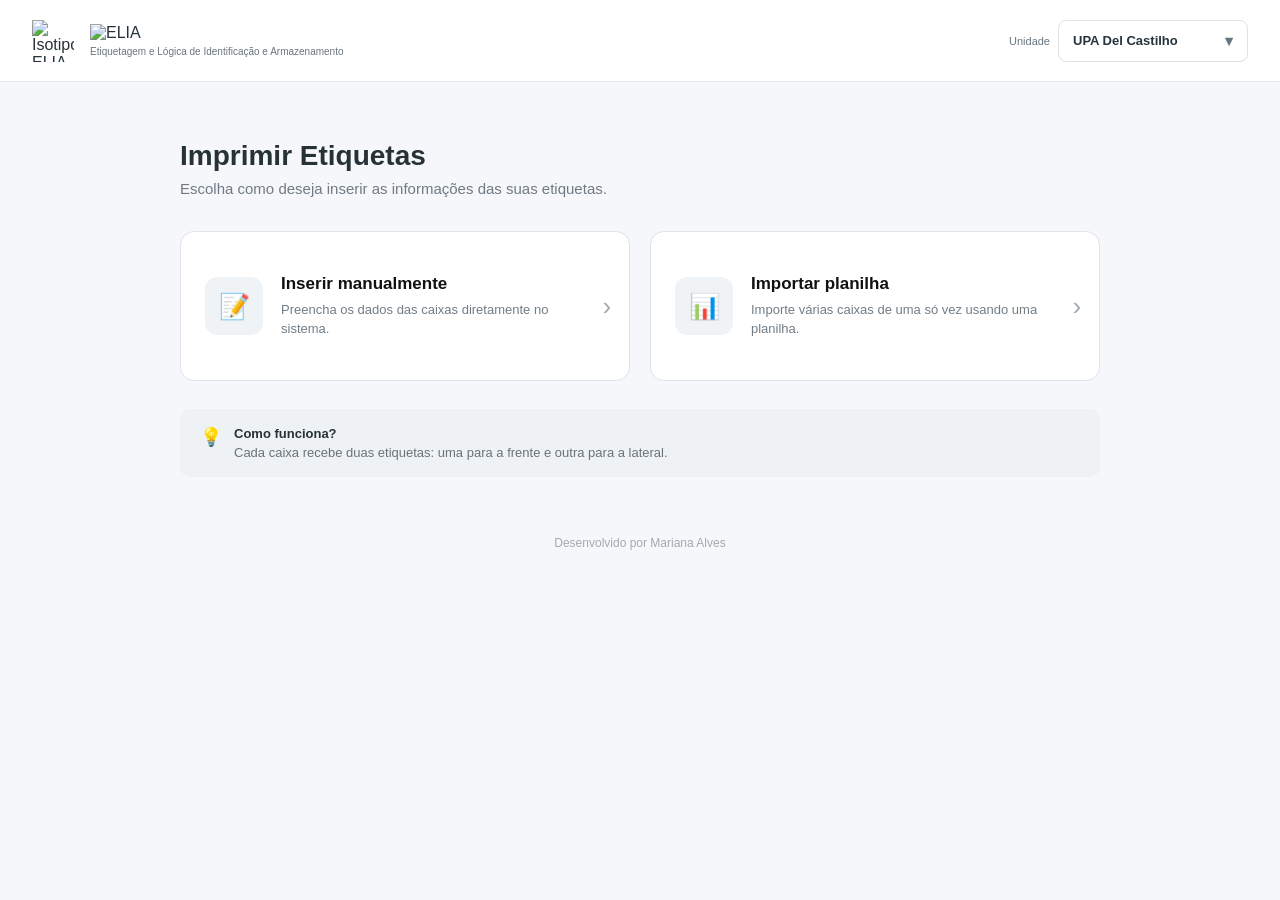
==== commit 6d49a76e: "Update index.html" ====
--- a/index.html
+++ b/index.html
@@ -1111,6 +1111,8 @@
     display:none !important
   }
 
+}
+
  /* =======================================================
    GARANTIA DO LAYOUT NA IMPRESSÃO
    ATENÇÃO:
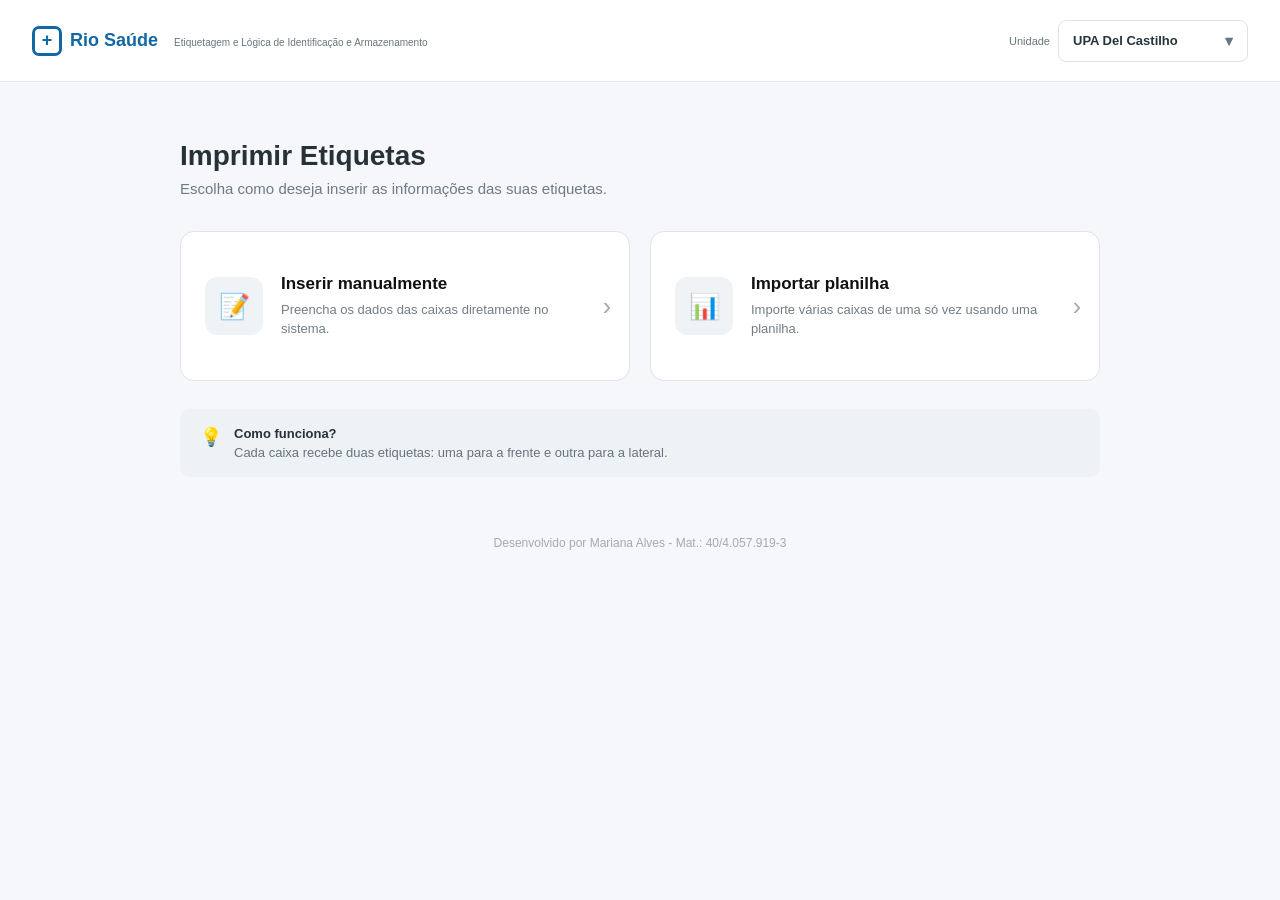
==== commit 37f3db29: "Update index.html" ====
--- a/index.html
+++ b/index.html
@@ -2396,10 +2396,9 @@
 
 </main>
 
-<footer>
-  Desenvolvido por Mariana Alves
-</footer>
-
+<footer class="rodape">
+            Desenvolvido por Mariana Alves - Mat.: 40/4.057.919-3
+        </footer>
 
 <script>
 
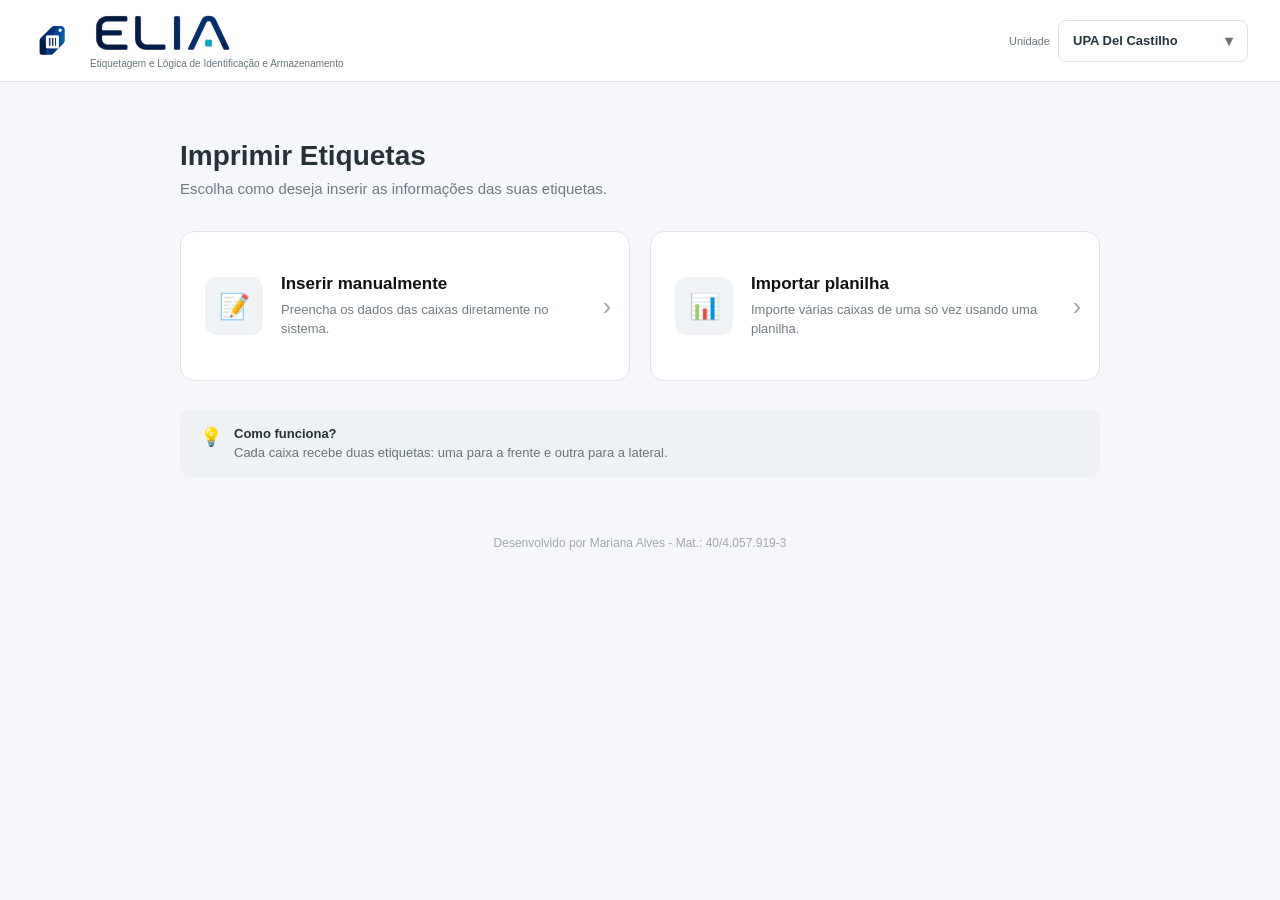
==== commit 917d2a3d: "Update index.html" ====
--- a/index.html
+++ b/index.html
@@ -938,6 +938,27 @@
   cursor:pointer
 }
 
+.botao-imprimir{
+  min-height:45px;
+  padding:0 22px;
+  background:#263238;
+  border:1px solid #263238;
+  border-radius:8px;
+  color:#fff;
+  font-size:14px;
+  font-weight:bold;
+  cursor:pointer;
+  -webkit-tap-highlight-color:transparent
+}
+
+.botao-imprimir:hover{
+  background:#37474f;
+}
+
+.botao-imprimir:active{
+  transform:scale(.98);
+}
+
 .mensagem{
   margin-top:15px;
   padding:12px 15px;
@@ -1625,27 +1646,26 @@
 
   <div class="cabecalho-esquerdo">
 
-    <img
-      src="logo-sistema/logo-elia.png"
-      alt="Isotipo ELIA"
-      class="logo-sistema"
-      id="logoSistema"
-    >
-
-    <div class="logo-fallback" id="logoFallback">
-      <span class="logo-fallback-mark">+</span>
-      <span>Rio Saúde</span>
-    </div>
-
-    <div class="titulo-sistema">
-
-      <img
-        src="logo-sistema/elia.png"
-        alt="ELIA"
-        class="logo-elia"
-        id="logoElia"
-      >
-
+  <img
+  src="logo-elia.png"
+  alt="Isotipo ELIA"
+  class="logo-sistema"
+  id="logoSistema"
+>
+
+<div class="logo-fallback" id="logoFallback">
+  <span class="logo-fallback-mark">+</span>
+  <span>Rio Saúde</span>
+</div>
+
+<div class="titulo-sistema">
+
+  <img
+    src="elia.png"
+    alt="ELIA"
+    class="logo-elia"
+    id="logoElia"
+  >
       <span>
         Etiquetagem e Lógica de Identificação e Armazenamento
       </span>
@@ -2386,6 +2406,14 @@
         type="button"
       >
         ← Editar informações
+      </button>
+
+      <button
+        id="imprimirEtiquetas"
+        class="botao-imprimir"
+        type="button"
+      >
+        🖨️ Imprimir
       </button>
 
     </div>
@@ -3536,6 +3564,14 @@
     }
   );
 
+  // Abre a tela nativa de impressão do navegador, inclusive em celulares compatíveis.
+  $("imprimirEtiquetas").addEventListener(
+    "click",
+    () => {
+      window.print();
+    }
+  );
+
 
   /* ========================================================
      IMPORTAÇÃO DE PLANILHA
@@ -3812,6 +3848,24 @@
     }
 
 
+    // Datas em texto: DD/MM/AAAA, AAAA-MM-DD ou formato textual do JavaScript.
+    let correspondencia = texto.match(/^(\d{1,2})[\/-](\d{1,2})[\/-](\d{4})$/);
+    if(correspondencia){
+      return String(correspondencia[2]).padStart(2,"0") + "/" + correspondencia[3];
+    }
+
+    correspondencia = texto.match(/^(\d{4})-(\d{1,2})-(\d{1,2})/);
+    if(correspondencia){
+      return String(correspondencia[2]).padStart(2,"0") + "/" + correspondencia[1];
+    }
+
+    if(/^(Mon|Tue|Wed|Thu|Fri|Sat|Sun)\s/i.test(texto)){
+      const dataTexto = new Date(texto);
+      if(!isNaN(dataTexto.getTime())){
+        return String(dataTexto.getMonth() + 1).padStart(2,"0") + "/" + dataTexto.getFullYear();
+      }
+    }
+
     if(
       /^\d+(\.\d+)?$/.test(texto)
     ){
@@ -3953,15 +4007,15 @@
     linhas.forEach(
       valores => {
 
+        const getValor =
+          campo =>
+            indice[campo] >= 0
+              ? valores[indice[campo]]
+              : "";
+
         const get =
           campo =>
-            indice[campo] >= 0
-              ? String(
-                  valores[
-                    indice[campo]
-                  ] ?? ""
-                ).trim()
-              : "";
+            String(getValor(campo) ?? "").trim();
 
 
         const m = {
@@ -3974,7 +4028,7 @@
 
           validade:
             formatarValidadeExcel(
-              get("validade")
+              getValor("validade")
             ),
 
           qtdProdutos:
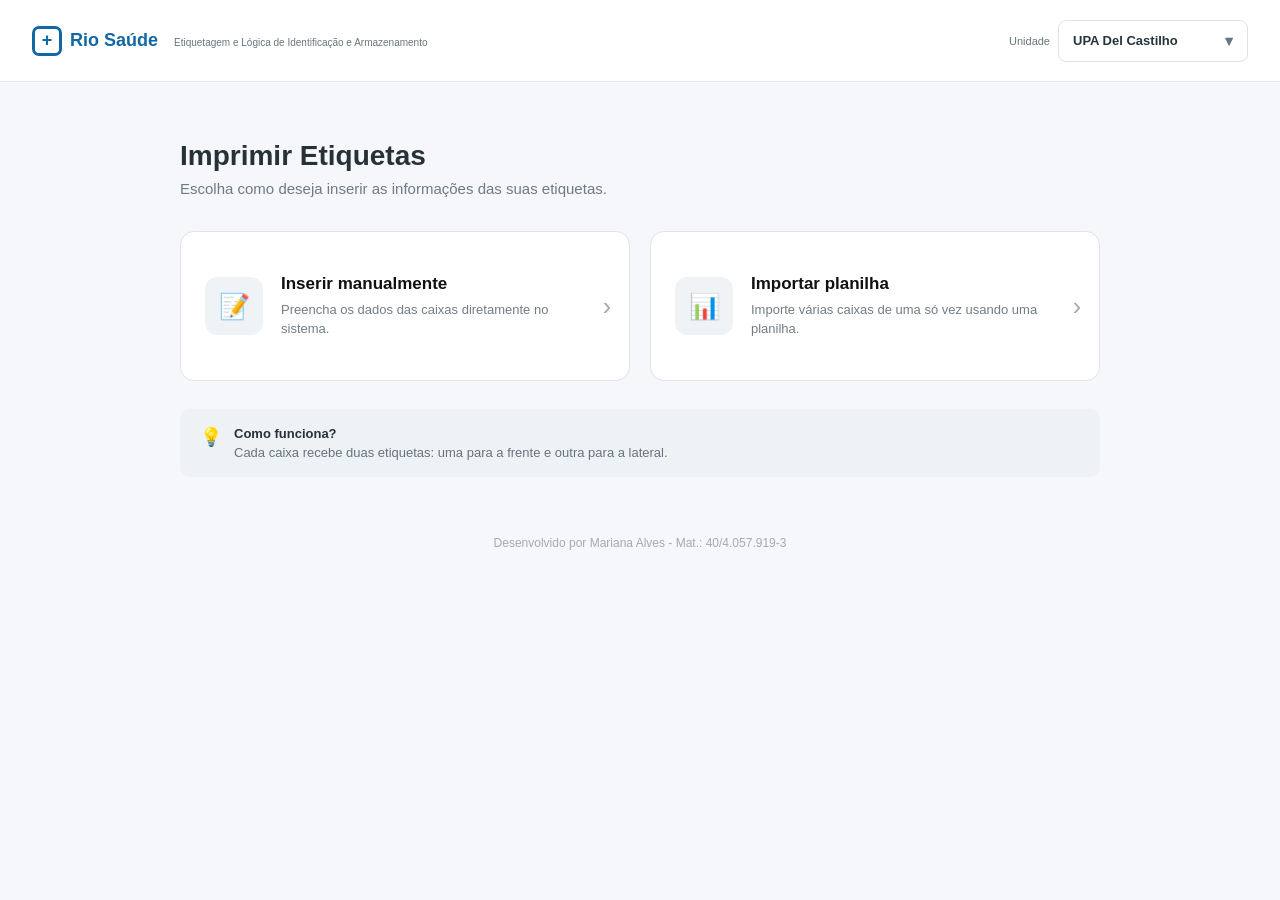
==== commit 237e4997: "Update index.html" ====
--- a/index.html
+++ b/index.html
@@ -1647,7 +1647,7 @@
   <div class="cabecalho-esquerdo">
 
   <img
-  src="logo-elia.png"
+  src="logo-elia."
   alt="Isotipo ELIA"
   class="logo-sistema"
   id="logoSistema"
@@ -1661,7 +1661,7 @@
 <div class="titulo-sistema">
 
   <img
-    src="elia.png"
+    src="elia."
     alt="ELIA"
     class="logo-elia"
     id="logoElia"
@@ -3366,33 +3366,32 @@
            CABEÇALHO
         ================================================== */
 
-        const cab =
-          document.createElement("div");
-
-        cab.className =
-          "etiqueta-cabecalho";
-
-
-        const logo =
-          document.createElement("img");
-
-        logo.className =
-          "etiqueta-logo";
-
-        logo.src =
-          "assets/logo-rio-saude.png";
-
-        logo.alt =
-          "RIO SAÚDE";
-
-
-        logo.onerror =
-          function(){
-
-            this.style.display = "none";
-
-          };
-
+    const cab =
+  document.createElement("div");
+
+cab.className =
+  "etiqueta-cabecalho";
+
+
+const logo =
+  document.createElement("img");
+
+logo.className =
+  "etiqueta-logo";
+
+logo.src =
+  "logo-rio-saude.png";
+
+logo.alt =
+  "RIO SAÚDE";
+
+
+logo.onerror =
+  function(){
+
+    this.style.display = "none";
+
+  };
 
         const uni =
           document.createElement("div");
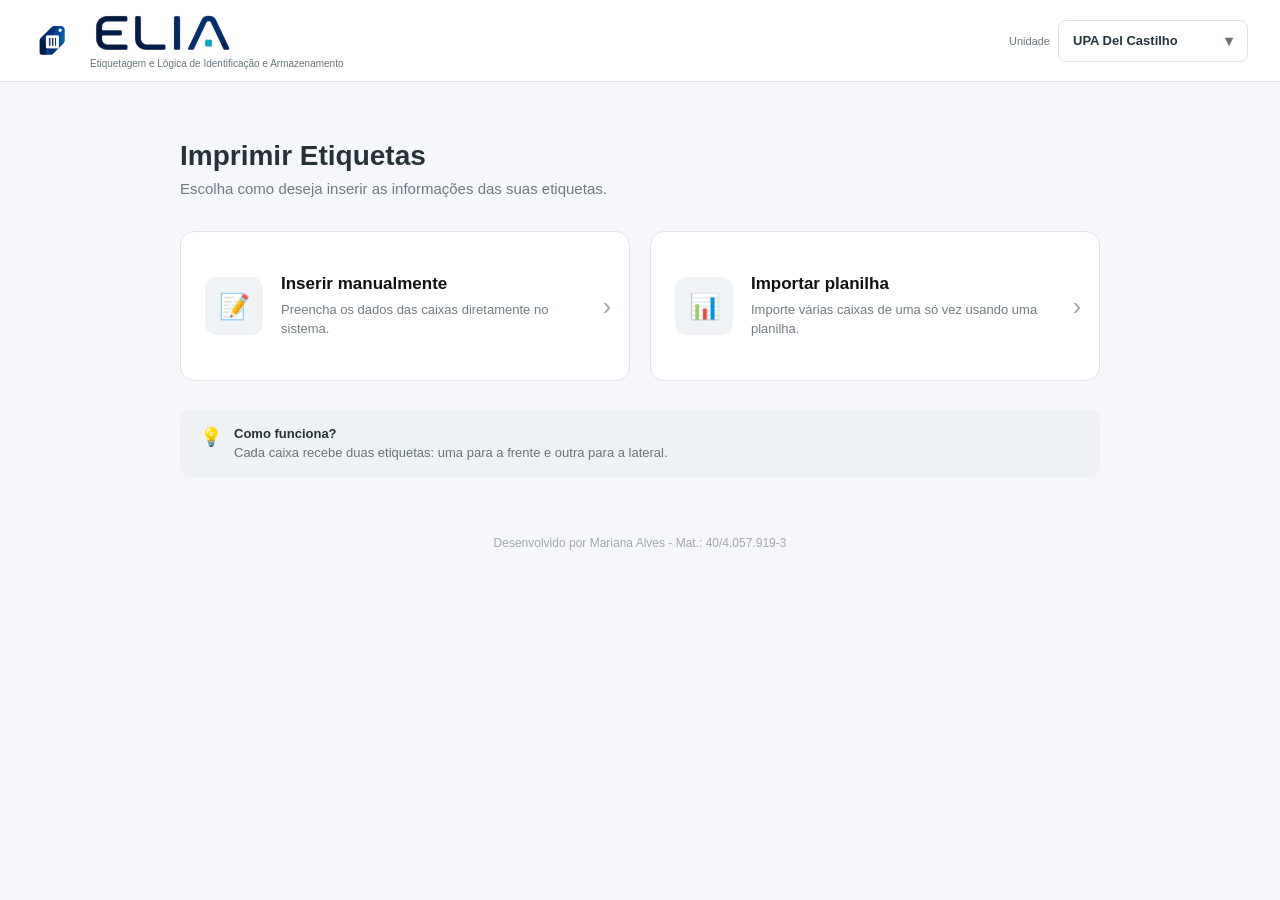
==== commit b29347ad: "Update index.html" ====
--- a/index.html
+++ b/index.html
@@ -1647,7 +1647,7 @@
   <div class="cabecalho-esquerdo">
 
   <img
-  src="logo-elia."
+  src="./logo-elia.png"
   alt="Isotipo ELIA"
   class="logo-sistema"
   id="logoSistema"
@@ -1661,7 +1661,7 @@
 <div class="titulo-sistema">
 
   <img
-    src="elia."
+    src="./elia.png"
     alt="ELIA"
     class="logo-elia"
     id="logoElia"
